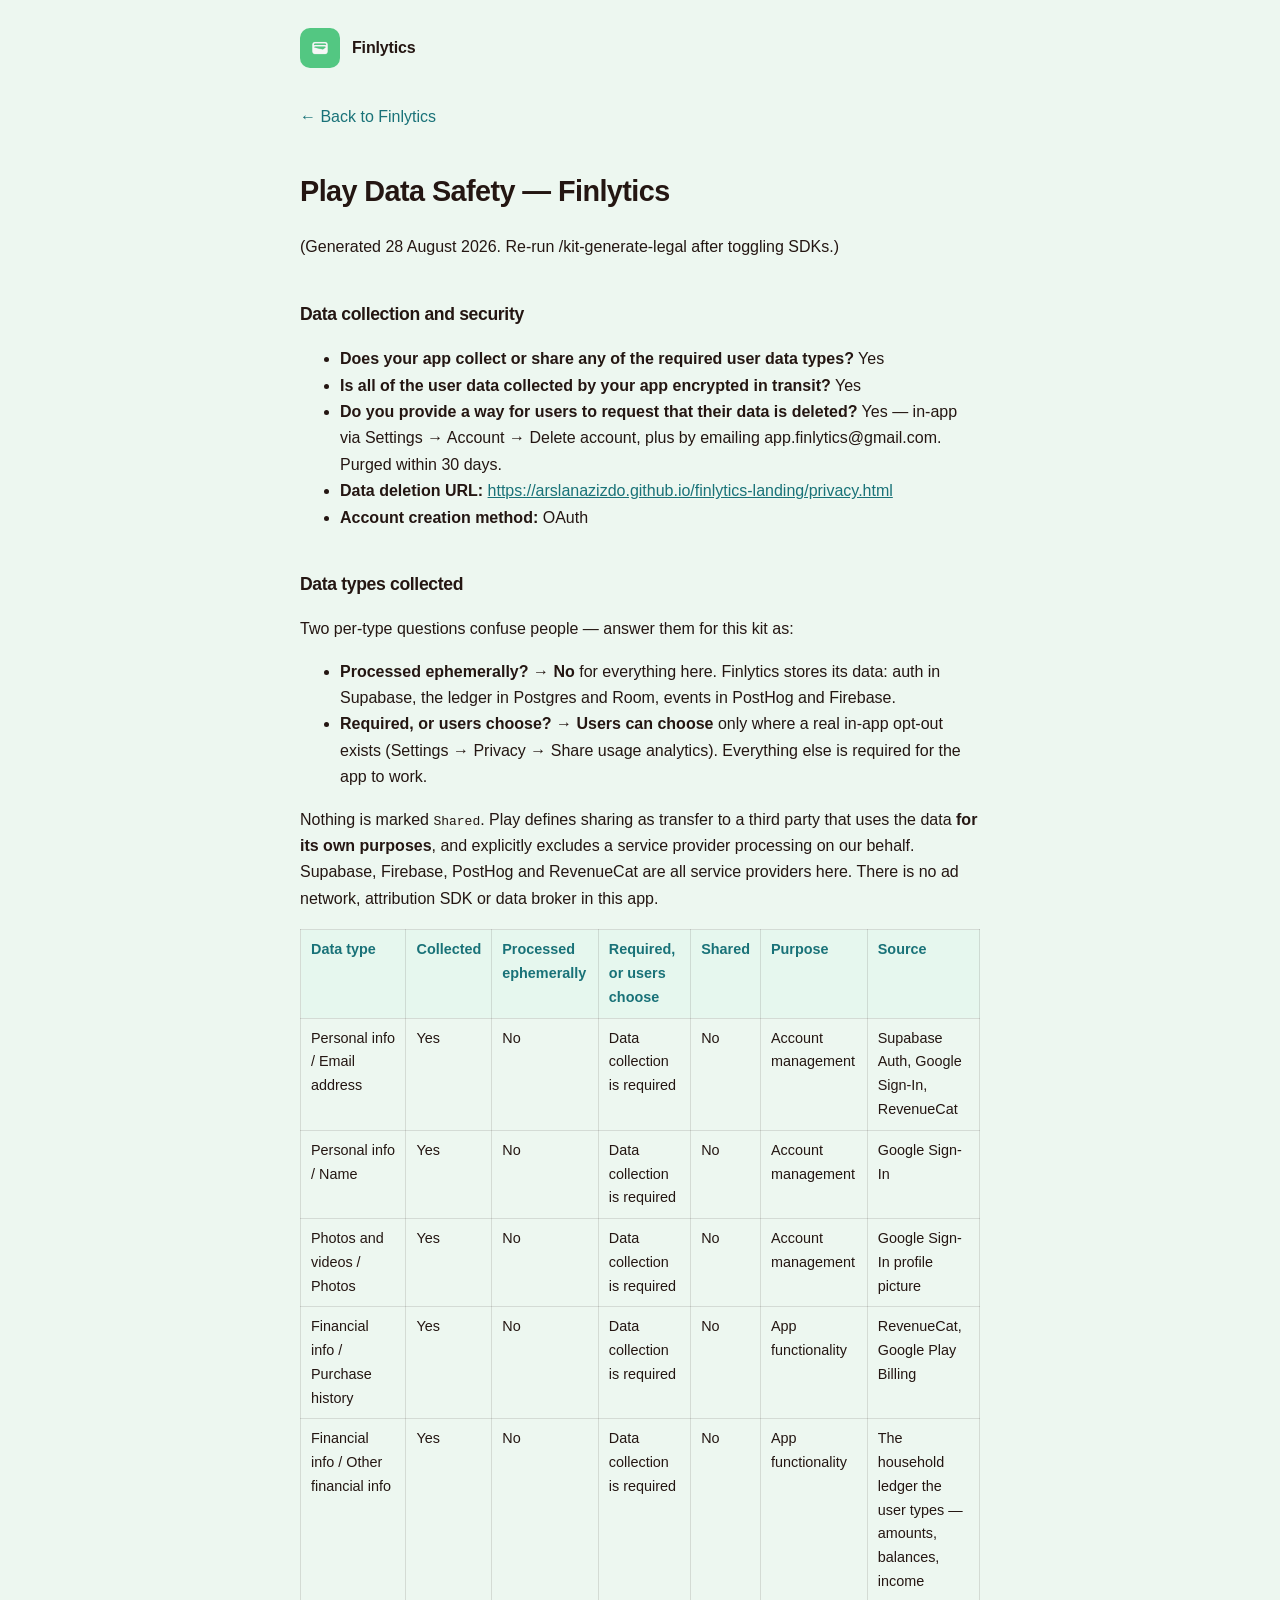
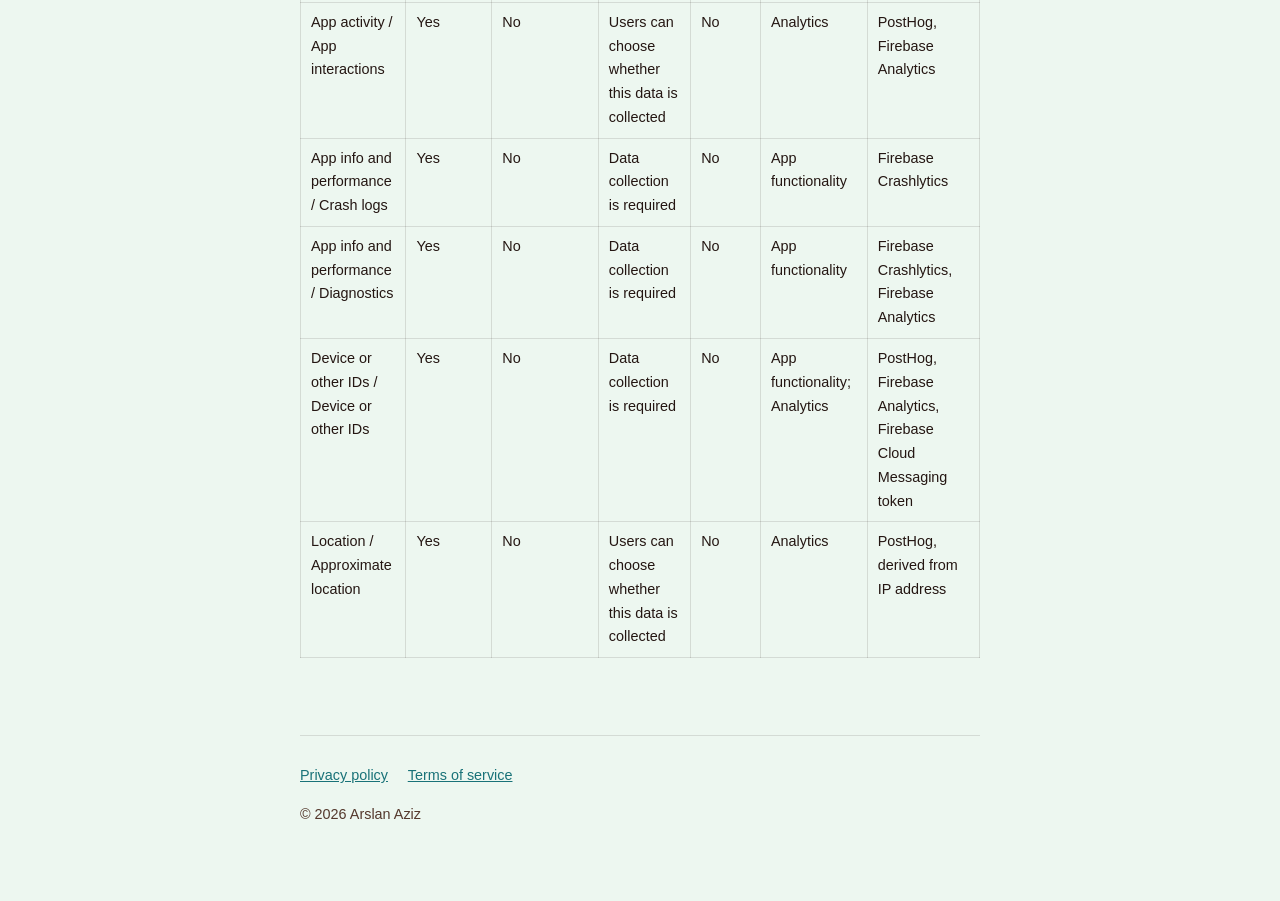
==== data-safety.html @ e09cc925 "Finlytics landing page" ====
<!doctype html>
<html lang="en">
<head>
<meta charset="utf-8">
<meta name="viewport" content="width=device-width, initial-scale=1">
<title>Data safety — Finlytics</title>
<meta name="robots" content="noindex, nofollow">
<link rel="icon" href="assets/icon.png">
<link rel="stylesheet" href="styles.css">
</head>
<body>
<div class="wrap">
  <header class="site">
    <a class="brand" href="index.html">
      <img src="assets/icon.png" alt="Finlytics app icon">
      <span>Finlytics</span>
    </a>
  </header>
  <main class="legal">
    <a class="back" href="index.html">&larr; Back to Finlytics</a>
<h1>Play Data Safety — Finlytics</h1>
<p>(Generated 28 August 2026. Re-run /kit-generate-legal after toggling SDKs.)</p>
<h2>Data collection and security</h2>
<ul>
<li><strong>Does your app collect or share any of the required user data types?</strong> Yes</li>
<li><strong>Is all of the user data collected by your app encrypted in transit?</strong> Yes</li>
<li><strong>Do you provide a way for users to request that their data is deleted?</strong> Yes — in-app via Settings → Account → Delete account, plus by emailing app.finlytics@gmail.com. Purged within 30 days.</li>
<li><strong>Data deletion URL:</strong> <a href="https://arslanazizdo.github.io/finlytics-landing/privacy.html">https://arslanazizdo.github.io/finlytics-landing/privacy.html</a></li>
<li><strong>Account creation method:</strong> OAuth</li>
</ul>
<h2>Data types collected</h2>
<p>Two per-type questions confuse people — answer them for this kit as:</p>
<ul>
<li><strong>Processed ephemerally?</strong> → <strong>No</strong> for everything here. Finlytics stores its data: auth in Supabase, the ledger in Postgres and Room, events in PostHog and Firebase.</li>
<li><strong>Required, or users choose?</strong> → <strong>Users can choose</strong> only where a real in-app opt-out exists (Settings → Privacy → Share usage analytics). Everything else is required for the app to work.</li>
</ul>
<p>Nothing is marked <code>Shared</code>. Play defines sharing as transfer to a third party that uses the data <strong>for its own purposes</strong>, and explicitly excludes a service provider processing on our behalf. Supabase, Firebase, PostHog and RevenueCat are all service providers here. There is no ad network, attribution SDK or data broker in this app.</p>
<table><thead><tr><th>Data type</th><th>Collected</th><th>Processed ephemerally</th><th>Required, or users choose</th><th>Shared</th><th>Purpose</th><th>Source</th></tr></thead><tbody>
<tr><td>Personal info / Email address</td><td>Yes</td><td>No</td><td>Data collection is required</td><td>No</td><td>Account management</td><td>Supabase Auth, Google Sign-In, RevenueCat</td></tr>
<tr><td>Personal info / Name</td><td>Yes</td><td>No</td><td>Data collection is required</td><td>No</td><td>Account management</td><td>Google Sign-In</td></tr>
<tr><td>Photos and videos / Photos</td><td>Yes</td><td>No</td><td>Data collection is required</td><td>No</td><td>Account management</td><td>Google Sign-In profile picture</td></tr>
<tr><td>Financial info / Purchase history</td><td>Yes</td><td>No</td><td>Data collection is required</td><td>No</td><td>App functionality</td><td>RevenueCat, Google Play Billing</td></tr>
<tr><td>Financial info / Other financial info</td><td>Yes</td><td>No</td><td>Data collection is required</td><td>No</td><td>App functionality</td><td>The household ledger the user types — amounts, balances, income</td></tr>
<tr><td>App activity / App interactions</td><td>Yes</td><td>No</td><td>Users can choose whether this data is collected</td><td>No</td><td>Analytics</td><td>PostHog, Firebase Analytics</td></tr>
<tr><td>App info and performance / Crash logs</td><td>Yes</td><td>No</td><td>Data collection is required</td><td>No</td><td>App functionality</td><td>Firebase Crashlytics</td></tr>
<tr><td>App info and performance / Diagnostics</td><td>Yes</td><td>No</td><td>Data collection is required</td><td>No</td><td>App functionality</td><td>Firebase Crashlytics, Firebase Analytics</td></tr>
<tr><td>Device or other IDs / Device or other IDs</td><td>Yes</td><td>No</td><td>Data collection is required</td><td>No</td><td>App functionality; Analytics</td><td>PostHog, Firebase Analytics, Firebase Cloud Messaging token</td></tr>
<tr><td>Location / Approximate location</td><td>Yes</td><td>No</td><td>Users can choose whether this data is collected</td><td>No</td><td>Analytics</td><td>PostHog, derived from IP address</td></tr>
</tbody></table>
  </main>
  <footer class="site">
    <a href="privacy.html">Privacy policy</a>
    <a href="terms.html">Terms of service</a>
    <p>&copy; 2026 Arslan Aziz</p>
  </footer>
</div>
</body>
</html>
---- styles.css ----
/* Finlytics landing — one stylesheet, no framework, no external requests. */
:root {
  --accent: #197278;          /* BrandPrimary, from core/designsystem/theme/Color.kt */
  --accent-soft: #e6f7ee;
  --ink: #241612;
  --ink-muted: #54382c;
  --ground: #edf7f0;
  --card: #fafdfb;
  --line: rgba(36, 22, 18, .12);
}
@media (prefers-color-scheme: dark) {
  :root {
    --accent: #6fcbaf; --accent-soft: #12312c;
    --ink: #ece7e3; --ink-muted: #a99f98;
    --ground: #10201b; --card: #16261f;
    --line: rgba(236, 231, 227, .14);
  }
}
* { box-sizing: border-box; }
body {
  margin: 0; background: var(--ground); color: var(--ink);
  font-family: -apple-system, BlinkMacSystemFont, "Segoe UI", Roboto, Helvetica, Arial, sans-serif;
  line-height: 1.65; -webkit-font-smoothing: antialiased;
}
.wrap { max-width: 720px; margin: 0 auto; padding: 0 20px; }
header.site { padding: 28px 0 8px; }
.brand { display: flex; align-items: center; gap: 12px; text-decoration: none; color: inherit; }
.brand img { width: 40px; height: 40px; border-radius: 10px; }
.brand span { font-weight: 700; letter-spacing: -.01em; }
.hero { padding: 44px 0 8px; }
.hero h1 { font-size: clamp(2rem, 7vw, 3rem); line-height: 1.1; letter-spacing: -.03em; margin: 0 0 .35em; }
.hero p.tagline { font-size: 1.15rem; color: var(--ink-muted); margin: 0 0 1.6em; max-width: 34em; }
.cta {
  display: inline-block; background: var(--ink); color: var(--ground);
  padding: 14px 26px; border-radius: 999px; text-decoration: none; font-weight: 600;
}
.cta:hover { opacity: .9; }
.cta-note { display: block; margin-top: 10px; font-size: .85rem; color: var(--ink-muted); }
.shots { display: flex; gap: 14px; overflow-x: auto; padding: 40px 0 8px; margin: 0 -20px; padding-left: 20px; padding-right: 20px; }
.shots img { width: 210px; flex: 0 0 auto; border-radius: 16px; border: 1px solid var(--line); }
section { padding: 40px 0; }
h2 { font-size: 1.4rem; letter-spacing: -.02em; margin: 0 0 1em; }
.feature { border-top: 1px solid var(--line); padding: 18px 0; }
.feature h3 { margin: 0 0 .3em; font-size: 1.05rem; }
.feature p { margin: 0; color: var(--ink-muted); }
.pill { display: inline-block; background: var(--accent-soft); color: var(--accent); font-size: .78rem;
        font-weight: 700; letter-spacing: .08em; text-transform: uppercase; padding: 5px 11px; border-radius: 999px; }
a { color: var(--accent); }
footer.site { border-top: 1px solid var(--line); padding: 28px 0 60px; color: var(--ink-muted); font-size: .9rem; }
footer.site a { margin-right: 16px; }
/* Legal pages */
.legal { padding: 28px 0 60px; }
.legal h1 { font-size: 1.8rem; letter-spacing: -.02em; }
.legal h2 { font-size: 1.1rem; margin-top: 2.2em; }
.legal table { border-collapse: collapse; width: 100%; margin: 1.2em 0; font-size: .9rem; display: block; overflow-x: auto; }
.legal th, .legal td { border: 1px solid var(--line); padding: 8px 10px; text-align: left; vertical-align: top; }
.legal th { background: var(--accent-soft); color: var(--accent); }
.back { display: inline-block; margin-bottom: 18px; text-decoration: none; }
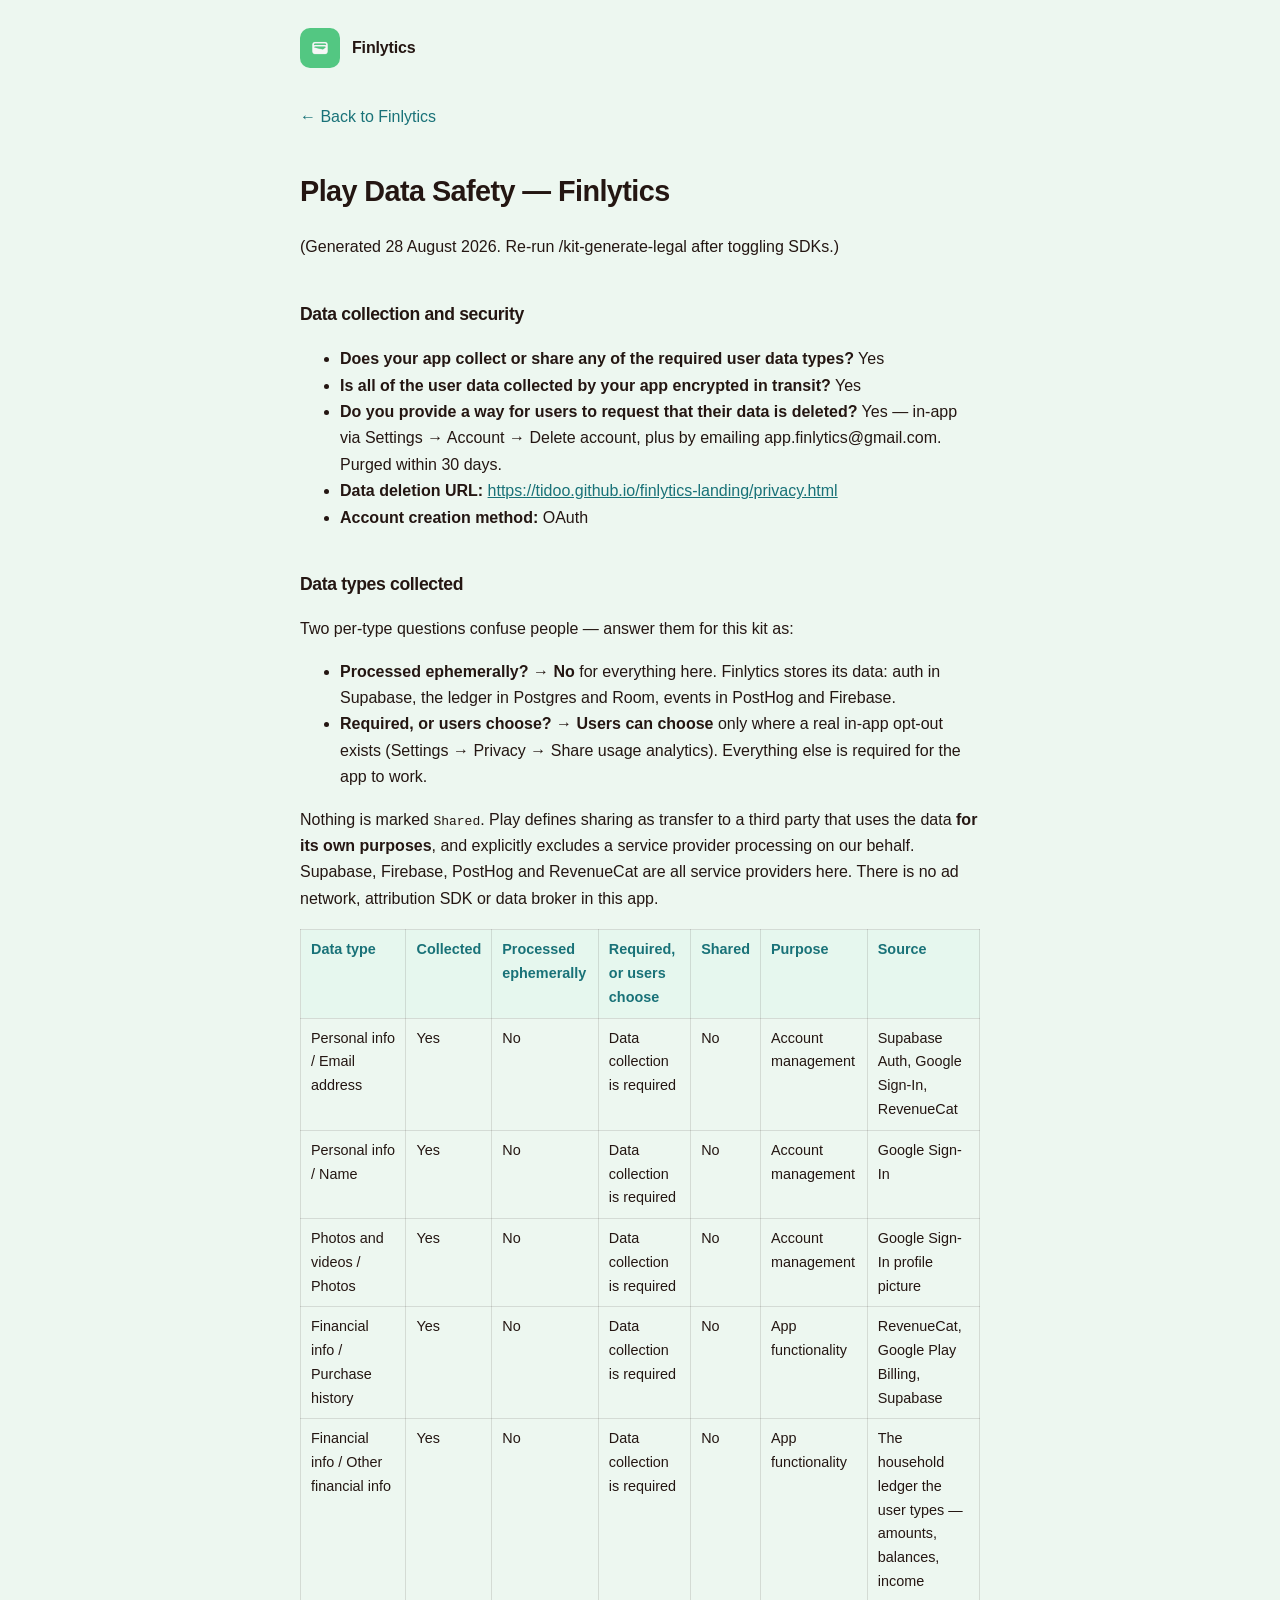
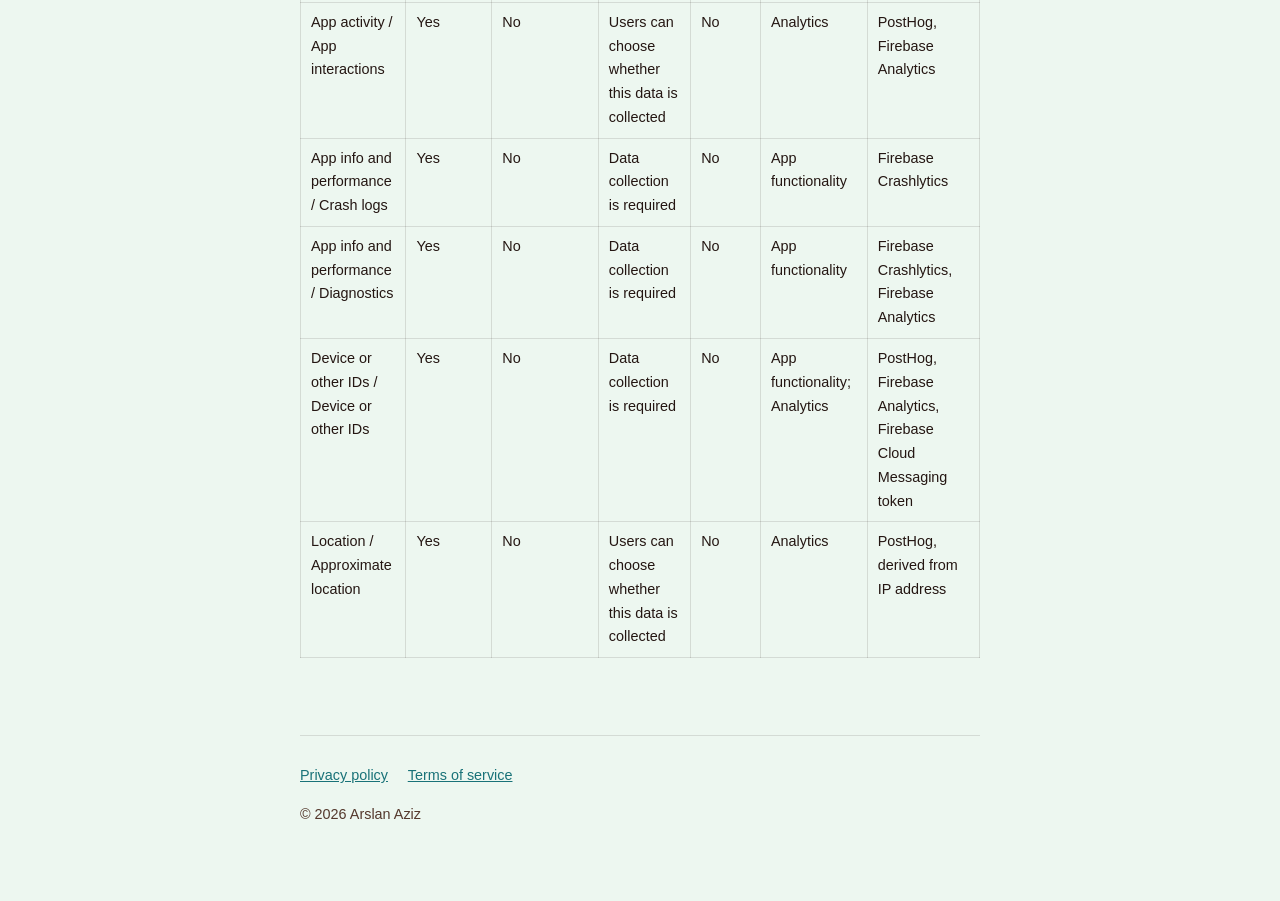
==== commit f2149ef6: "Sync landing site from the app repo; point links at tidoo.github.io Co-Authored-By: Claude Opus 5.5 " ====
--- a/data-safety.html
+++ b/data-safety.html
@@ -25,7 +25,7 @@
 <li><strong>Does your app collect or share any of the required user data types?</strong> Yes</li>
 <li><strong>Is all of the user data collected by your app encrypted in transit?</strong> Yes</li>
 <li><strong>Do you provide a way for users to request that their data is deleted?</strong> Yes — in-app via Settings → Account → Delete account, plus by emailing app.finlytics@gmail.com. Purged within 30 days.</li>
-<li><strong>Data deletion URL:</strong> <a href="https://arslanazizdo.github.io/finlytics-landing/privacy.html">https://arslanazizdo.github.io/finlytics-landing/privacy.html</a></li>
+<li><strong>Data deletion URL:</strong> <a href="https://tidoo.github.io/finlytics-landing/privacy.html">https://tidoo.github.io/finlytics-landing/privacy.html</a></li>
 <li><strong>Account creation method:</strong> OAuth</li>
 </ul>
 <h2>Data types collected</h2>
@@ -39,7 +39,7 @@
 <tr><td>Personal info / Email address</td><td>Yes</td><td>No</td><td>Data collection is required</td><td>No</td><td>Account management</td><td>Supabase Auth, Google Sign-In, RevenueCat</td></tr>
 <tr><td>Personal info / Name</td><td>Yes</td><td>No</td><td>Data collection is required</td><td>No</td><td>Account management</td><td>Google Sign-In</td></tr>
 <tr><td>Photos and videos / Photos</td><td>Yes</td><td>No</td><td>Data collection is required</td><td>No</td><td>Account management</td><td>Google Sign-In profile picture</td></tr>
-<tr><td>Financial info / Purchase history</td><td>Yes</td><td>No</td><td>Data collection is required</td><td>No</td><td>App functionality</td><td>RevenueCat, Google Play Billing</td></tr>
+<tr><td>Financial info / Purchase history</td><td>Yes</td><td>No</td><td>Data collection is required</td><td>No</td><td>App functionality</td><td>RevenueCat, Google Play Billing, Supabase</td></tr>
 <tr><td>Financial info / Other financial info</td><td>Yes</td><td>No</td><td>Data collection is required</td><td>No</td><td>App functionality</td><td>The household ledger the user types — amounts, balances, income</td></tr>
 <tr><td>App activity / App interactions</td><td>Yes</td><td>No</td><td>Users can choose whether this data is collected</td><td>No</td><td>Analytics</td><td>PostHog, Firebase Analytics</td></tr>
 <tr><td>App info and performance / Crash logs</td><td>Yes</td><td>No</td><td>Data collection is required</td><td>No</td><td>App functionality</td><td>Firebase Crashlytics</td></tr>
